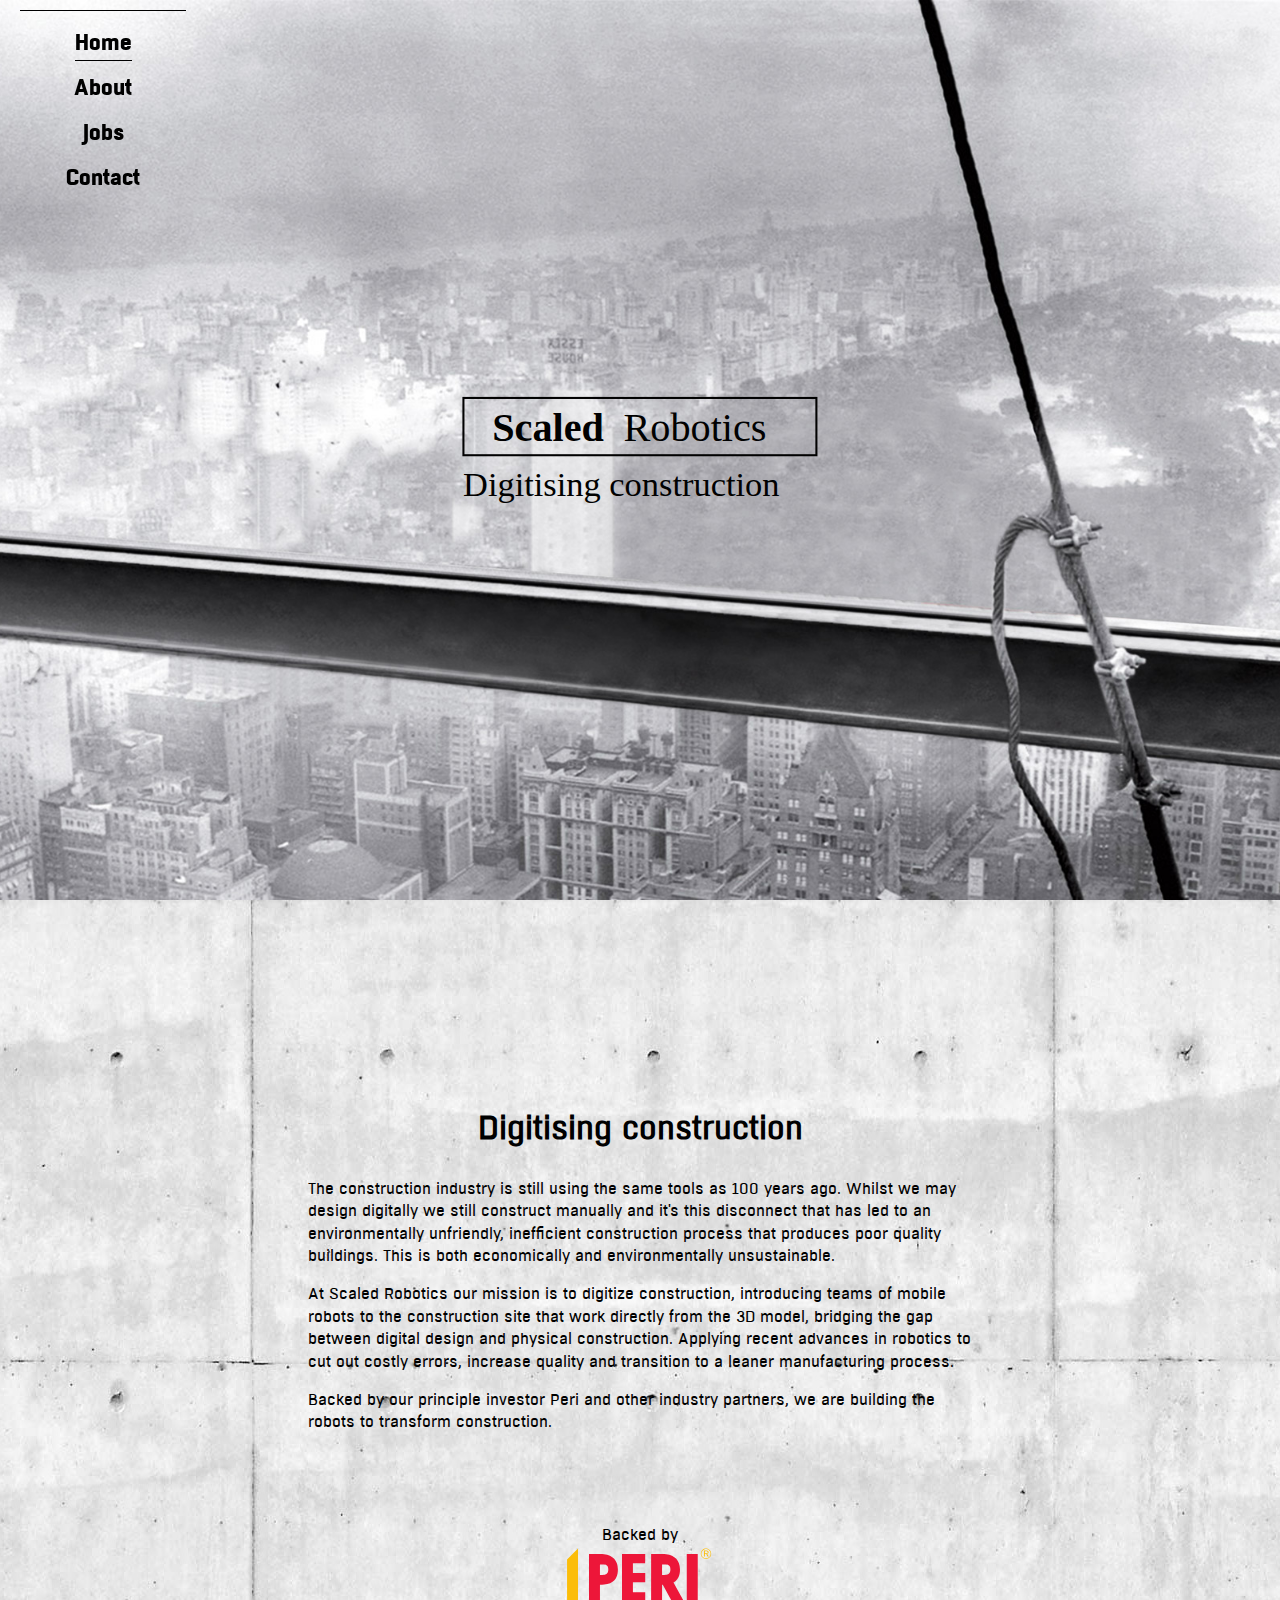
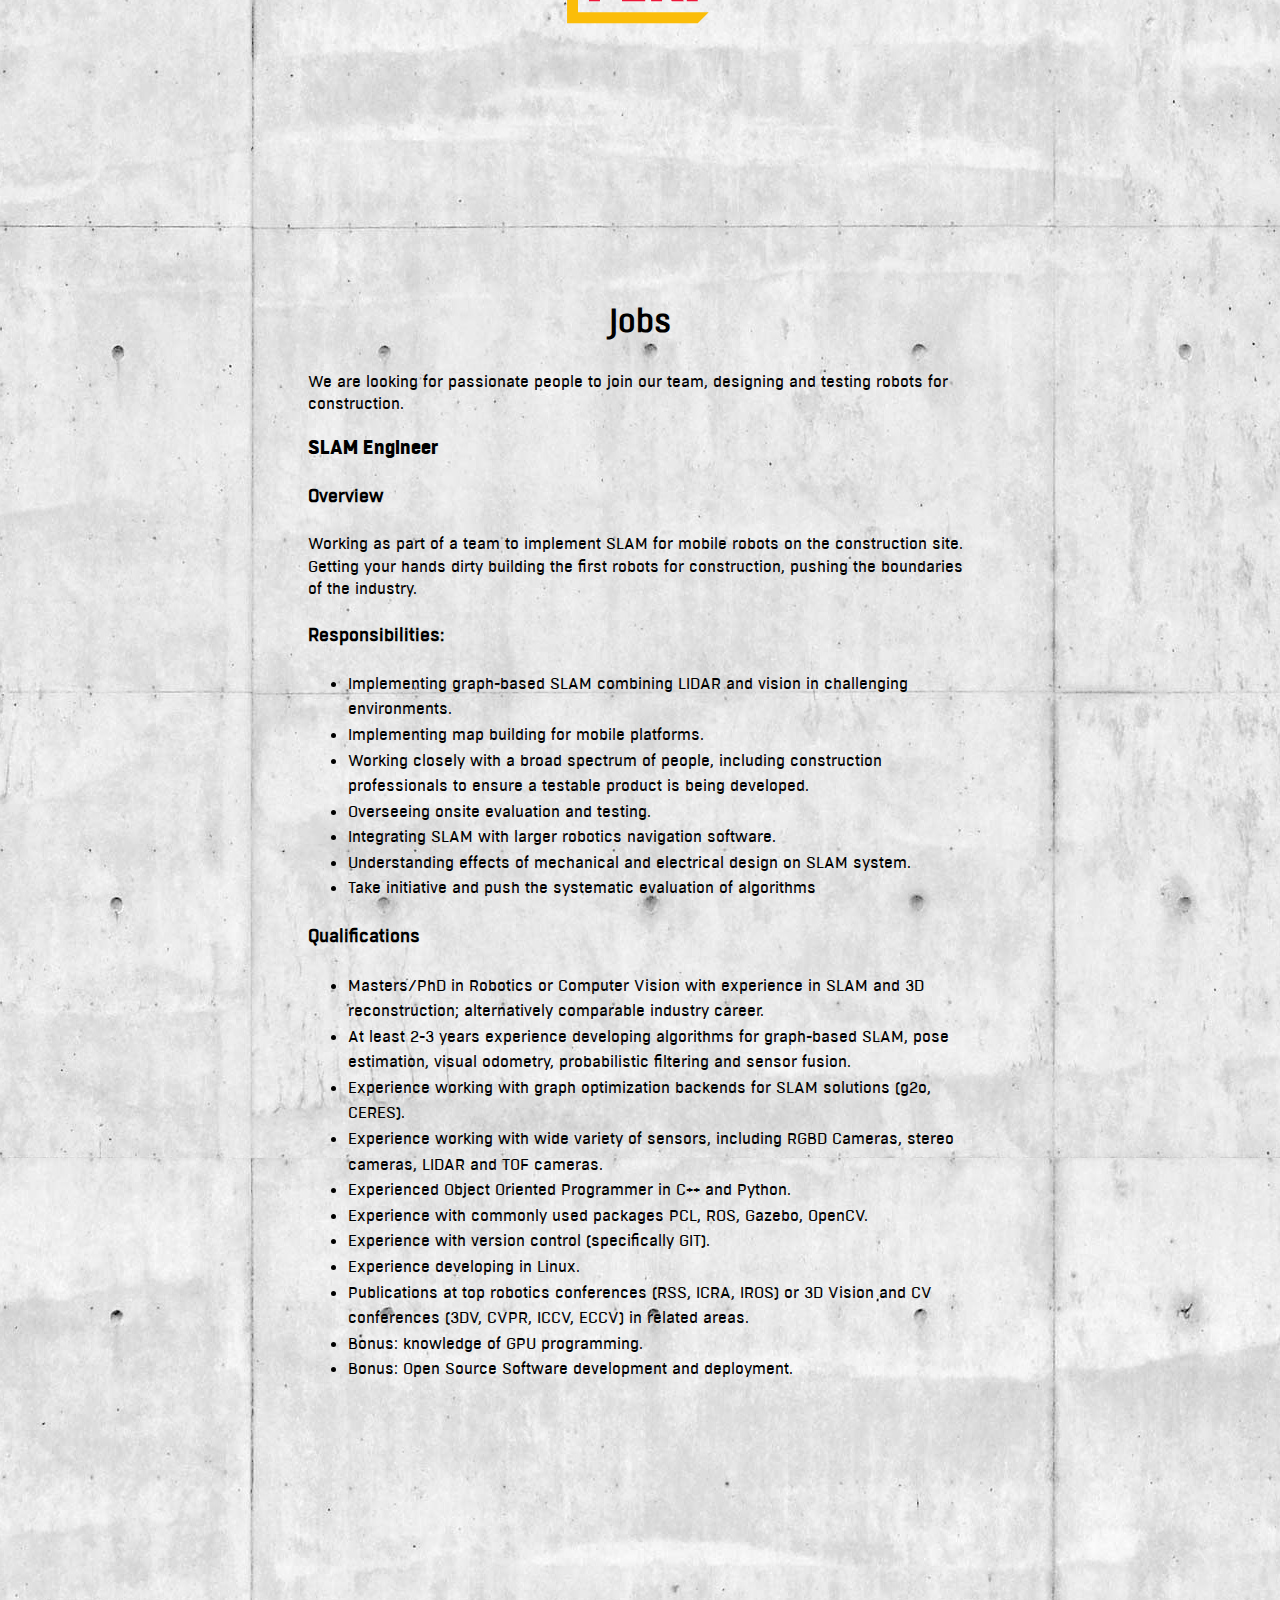
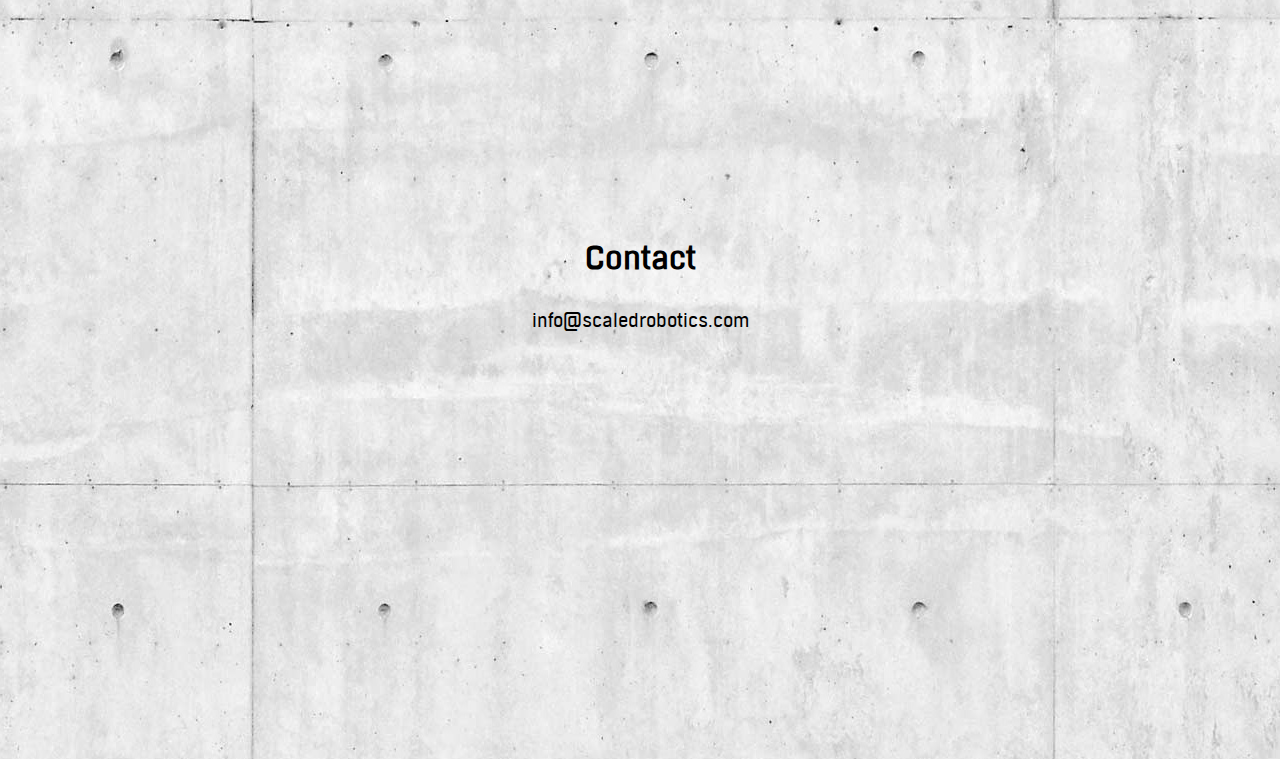
==== new.html @ 809d31c3 "new" ====
<!doctype html>
<html>
  <head>
    <title>Scaled Robotics</title>
    <meta name="viewport" content="width=device-width, initial-scale=1.0">
    <link rel="stylesheet" type="text/css" href="jquery.fullPage.min.css" />
    <link rel="stylesheet" href="new.css">
    <script src="jquery.min.js"></script>
  </head>
  <body>

    <ul id="menu">
      <li data-menuanchor="home" class="active"><a href="#home">Home</a></li>
      <li data-menuanchor="about"><a href="#about">About</a></li>
      <li data-menuanchor="jobs"><a href="#jobs">Jobs</a></li>
      <li data-menuanchor="contact"><a href="#contact">Contact</a></li>
    </ul>

    <section id="home">
      <img src="scaledrobotics.svg" id="logo" alt="Scaled Robotics" class="valign" />
    </section>

    <div id="main">
      <section id="about">
        <div class="container">
          <h2>Digitising construction</h2>
          <p>The construction industry is still using the same tools as 100 years ago. Whilst we may design digitally we still construct manually and it's this disconnect that has led to an environmentally unfriendly, inefficient construction process that produces poor quality buildings. This is both economically and environmentally unsustainable.</p>
          <p>At Scaled Robotics our mission is to digitize construction, introducing teams of mobile robots to the construction site that work directly from the 3D model, bridging the gap between digital design and physical construction. Applying recent advances in robotics to cut out costly errors, increase quality and transition to a leaner manufacturing process.</p>
          <p>Backed by our principle investor Peri and other industry partners, we are building the robots to transform construction.</p>
          <p><a href="https://www.peri.com" target="_blank" id="peri-logo">Backed by<img src="Peri-logo.svg" /></a></p>
        </div>
      </section>

      <section id="jobs">
        <div class="container">
          <h2>Jobs</h2>
          <p>We are looking for passionate people to join our team, designing and testing robots for construction.</p>
          <h3>SLAM Engineer</h3>
          <h4>Overview</h4>
          <p>Working as part of a team to implement SLAM for mobile robots on the construction site. Getting your hands dirty building the first robots for construction, pushing the boundaries of the industry.</p>

          <h4>Responsibilities:</h4>
          <ul>
            <li>Implementing graph-based SLAM combining LIDAR and vision in challenging environments.</li>
            <li>Implementing map building for mobile platforms.</li>
            <li>Working closely with a broad spectrum of people, including construction professionals to ensure a testable product is being developed.</li>
            <li>Overseeing onsite evaluation and testing.</li>
            <li>Integrating SLAM with larger robotics navigation software.</li>
            <li>Understanding effects of mechanical and electrical design on SLAM system.</li>
            <li>Take initiative and push the systematic evaluation of algorithms</li>
          </ul>

          <h4>Qualifications</h4>
          <ul>
            <li>Masters/PhD in Robotics or Computer Vision with experience in SLAM and 3D reconstruction; alternatively comparable industry career.</li>
            <li>At least 2-3 years experience developing algorithms for graph-based SLAM, pose estimation, visual odometry, probabilistic filtering and sensor fusion.</li>
            <li>Experience working with graph optimization backends for SLAM solutions (g2o, CERES).</li>
            <li>Experience working with wide variety of sensors, including RGBD Cameras, stereo cameras, LIDAR and TOF cameras.</li>
            <li>Experienced Object Oriented Programmer in C++ and Python.</li>
            <li>Experience with commonly used packages PCL, ROS, Gazebo, OpenCV.</li>
            <li>Experience with version control (specifically GIT).</li>
            <li>Experience developing in Linux.</li>
            <li>Publications at top robotics conferences (RSS, ICRA, IROS) or 3D Vision and CV conferences (3DV, CVPR, ICCV, ECCV) in related areas.</li>
            <li>Bonus: knowledge of GPU programming.</li>
            <li>Bonus: Open Source Software development and deployment.</li>
          </ul>
        </div>
      </section>

      <section id="contact">
        <div class="container">
          <div class="valign">
            <h2>Contact</h2>
            <!-- <p>If you have any questions, want to know about us. Want to work with us or just curious about construction robotics. Get in touch.</p> -->
            <p><a class="big-link" href="mailto:info@scaledrobotics.com">info@scaledrobotics.com</a></p>
          </div>
        </div>
      </section>
    </div>


    <script src="scrolling.js"></script>
  </body>
</html>
---- new.css ----
@font-face {
  font-family: 'boxedregular';
  src: url('tipo_ppel_-_boxedregular-webfont.woff2') format('woff2'),
       url('tipo_ppel_-_boxedregular-webfont.woff') format('woff');
  font-weight: normal;
  font-style: normal;
}

@font-face {
  font-family: 'boxedheavy';
  src: url('tipo_ppel_-_boxedheavy-webfont.woff2') format('woff2'),
       url('tipo_ppel_-_boxedheavy-webfont.woff') format('woff');
  font-weight: normal;
  font-style: normal;
}

@font-face {
  font-family: 'boxedbook';
  src: url('tipo_ppel_-_boxedbook-webfont.woff2') format('woff2'),
       url('tipo_ppel_-_boxedbook-webfont.woff') format('woff');
  font-weight: normal;
  font-style: normal;
}

* {
  box-sizing: border-box;
}

body {
  font-family: boxedregular;
  margin: 0;
  padding: 0;
  line-height: 1.4;
}

#main {
  background: #D2D2D2 url('concrete2.jpg') top center;
  overflow: hidden;
}

section {
  display: block;
  overflow: hidden;
  position: relative;
  /*min-height: 100vh;*/
}

section#home {
  background: #BBBABF url('Front_Page_image_NYC.jpg') center no-repeat;
  background-size: cover;
  text-align: center;
  vertical-align: middle;
}
section#home, section#contact {
  height: 100vh;
}
section#contact {
  margin-bottom: 40px;
}
section#contact .container {
  padding-top: 0px;
}

#logo {
  max-width: 360px;
}

.valign {
  position: relative;
  top: 50%;
  transform: translateY(-50%);
}

.container {
  margin: 0 auto;
  max-width: 745px;
  padding: 20vh 40px 20px;
  height: 100%;
}

li {
  margin: 0;
  padding: 0;
  line-height: 1.6;
  /*list-style: none;*/
}

a {
  text-decoration: none;
  color: #000;
  outline: none;
}

a.big-link {
  font-size: 1.2em;
  text-align: center;
  display: block;
  margin: 0 auto;
}

h2 {
  text-align: center;
  font-size: 2em;
}
h3 {
  font-size: 1.2em;
  font-family: boxedheavy;
}
h4 {
  font-size: 1.1em;
}

#peri-logo {
  text-align: center;
  margin: 90px auto 40px;
  display: block;
  clear: both;
  max-width: 150px;
}
#peri-logo img {
  width: 100%;
}
a.underline {
  text-decoration: underline;
}


/*menu*/


#menu {
  font-family: boxedheavy;
  -webkit-font-smoothing: antialiased;
  font-size: 20px;
  line-height: 35px;
  position: fixed;
  z-index: 10;
  background: black;
  overflow: hidden;
  margin-top: 0px;
  width: 100%;
}
#menu a {
  color: #FFF;
}
#menu a:hover {
  color: #333;
}
#menu li {
  display: inline;
  margin-left: 5px;
}
li.active a {
  border-bottom: 2px solid white;
}
@media screen and (min-width: 980px) {
  #menu {
    border-top: 1px solid black;
    max-width: 180px;
    width: 13%;
    text-align: center;
    background: none;
    left: 20px;
    top: 10px;
    list-style: none;
    margin: 0;
    padding: 10px 0 0;
    margin-left: 0;
    font-size: 22px;
  }
  #menu li {
    display: block;
    margin: 0;
    line-height: 45px;
  }
  #menu a {
    color: black;
  }
  li.active a {
    border-bottom: 1px solid black;
  }
}
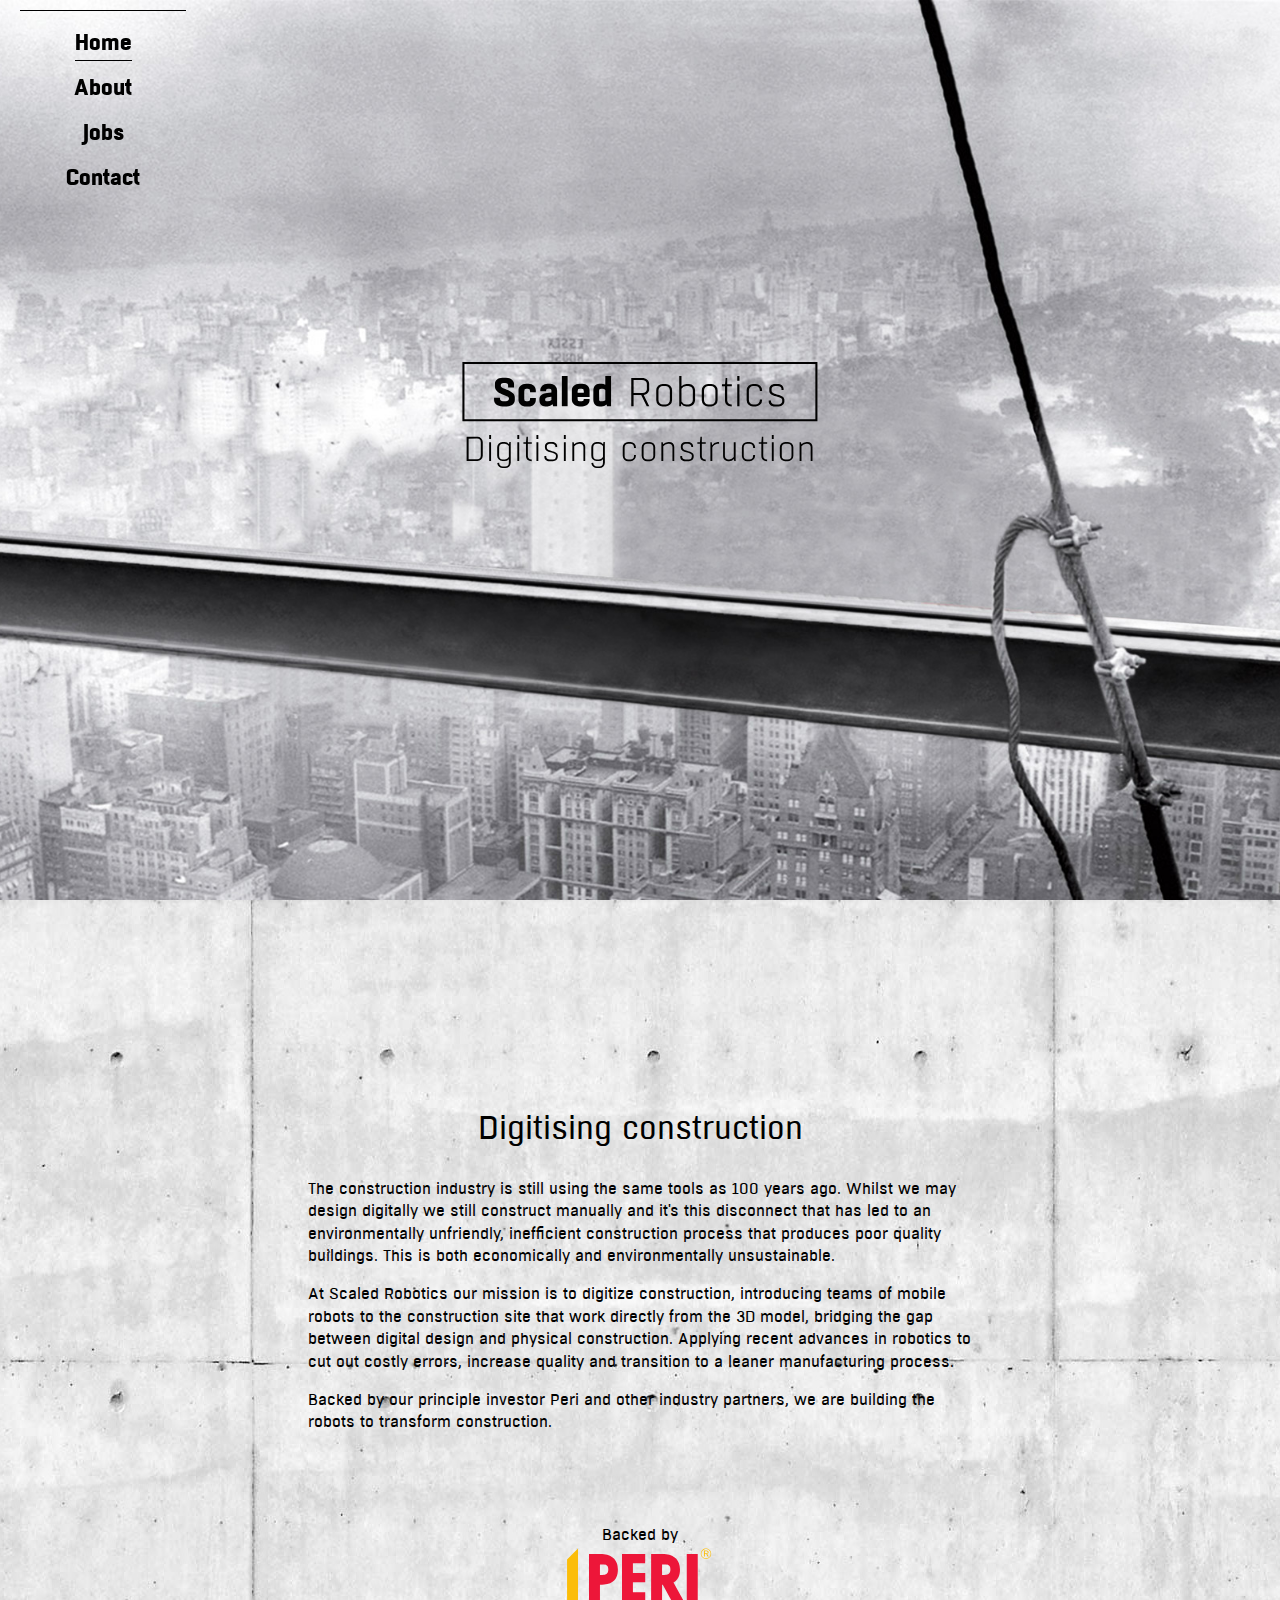
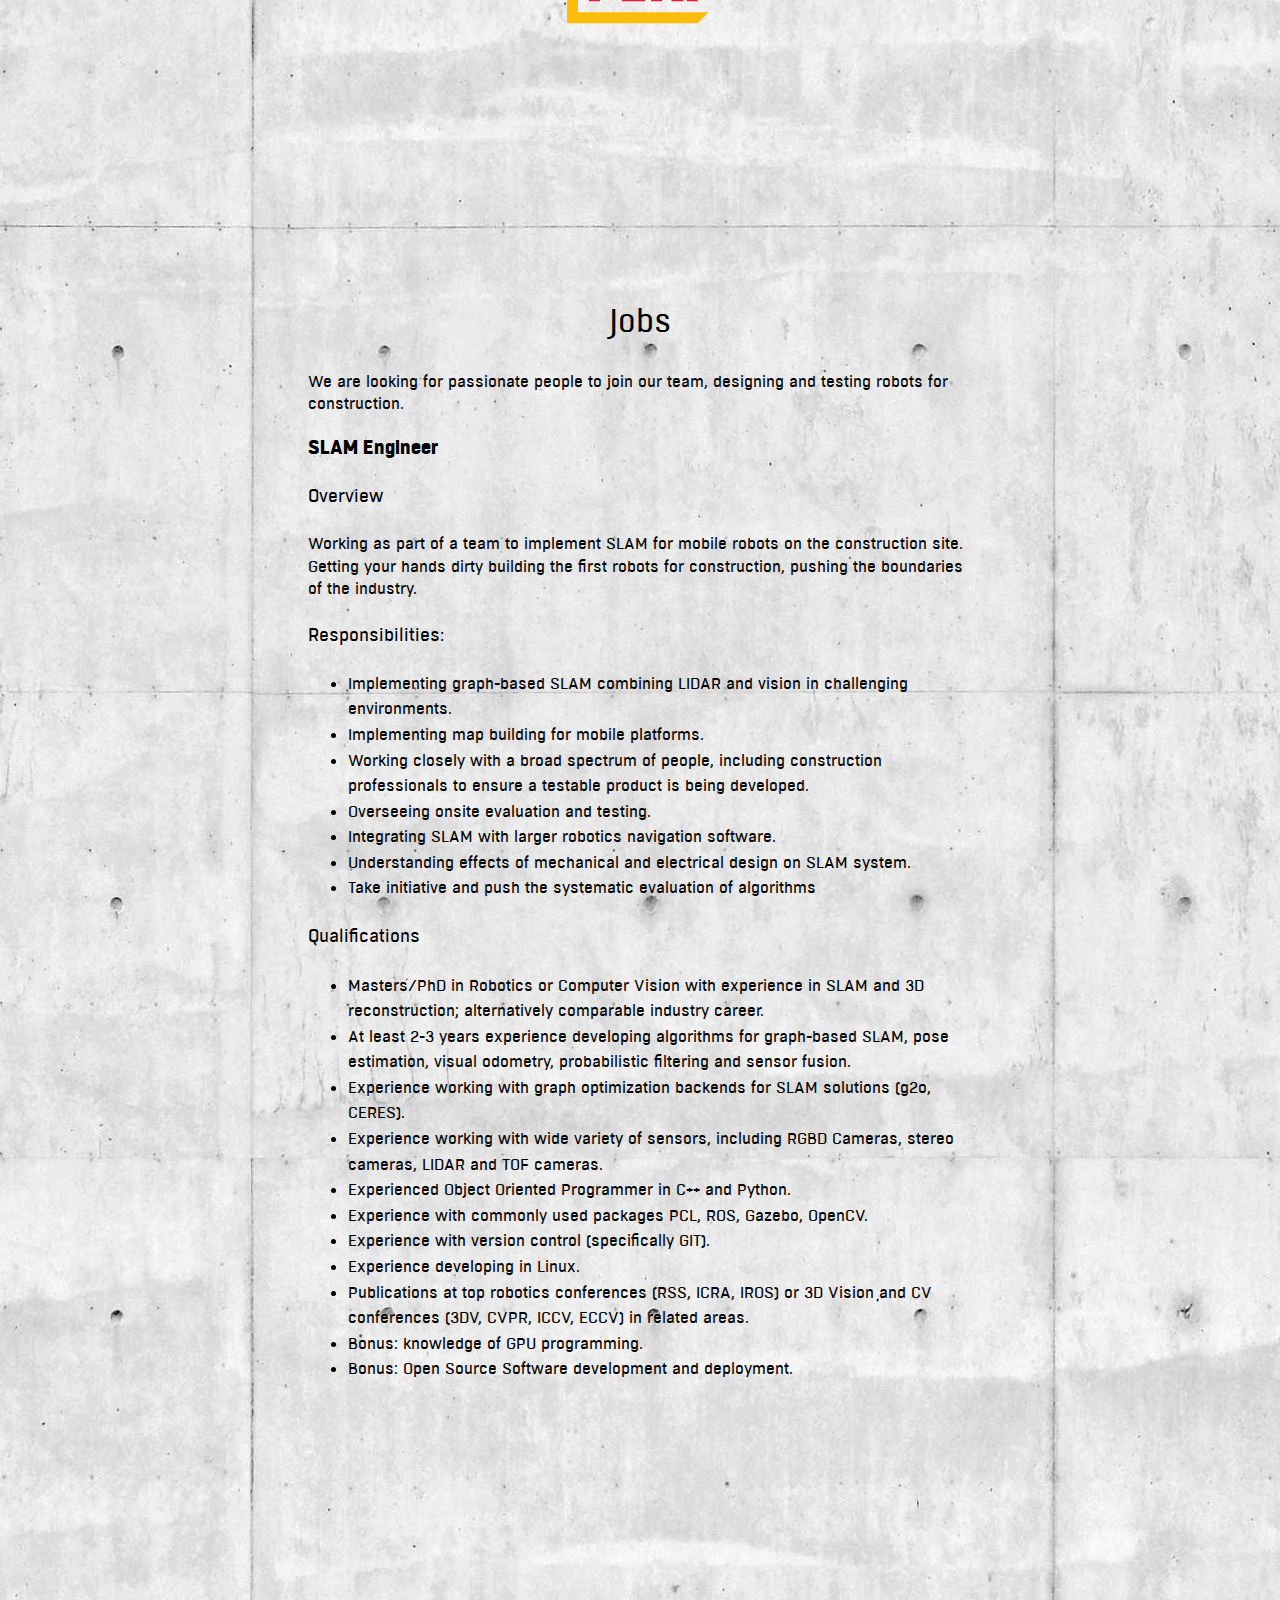
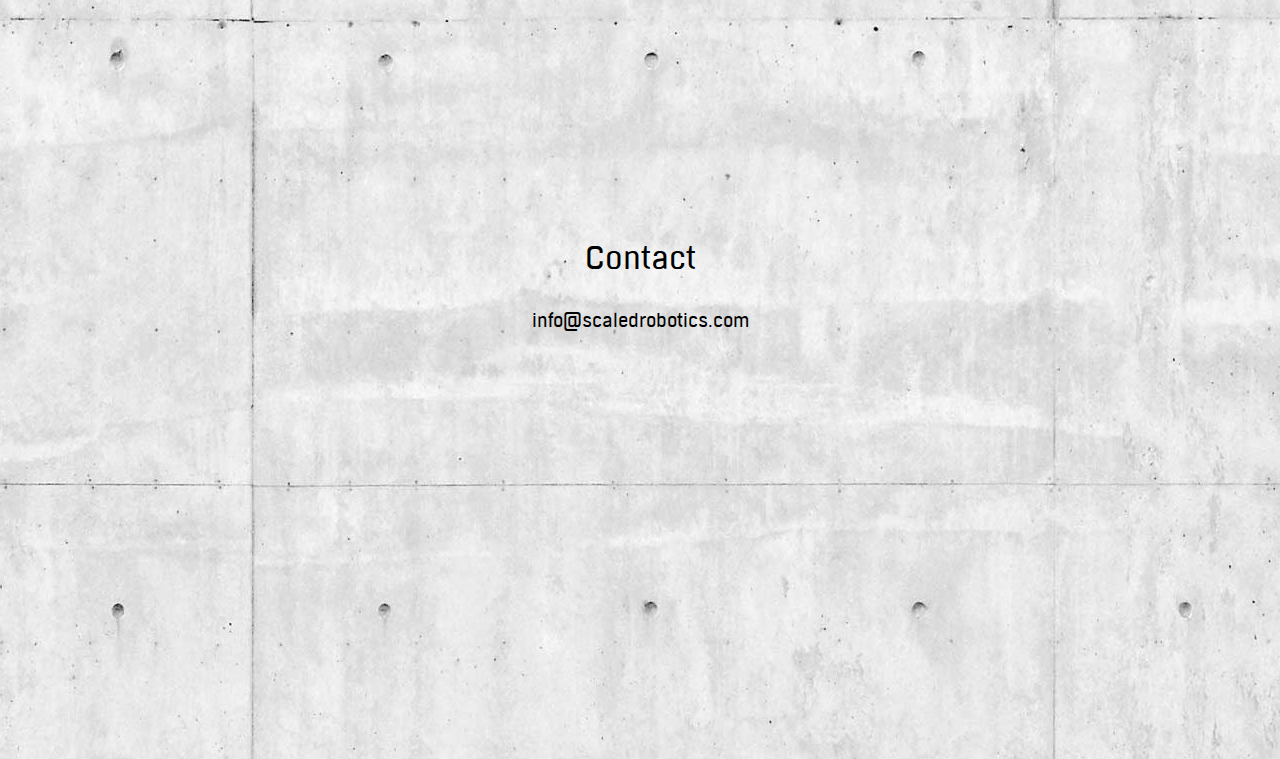
==== commit 32a98c51: "section div for stupid IE" ====
--- a/new.html
+++ b/new.html
@@ -2,7 +2,7 @@
 <html>
   <head>
     <title>Scaled Robotics</title>
-    <meta name="viewport" content="width=device-width, initial-scale=1.0">
+    <meta name="viewport" content="width=device-width, initial-scale=1.0, user-scalable=no">
     <link rel="stylesheet" type="text/css" href="jquery.fullPage.min.css" />
     <link rel="stylesheet" href="new.css">
     <script src="jquery.min.js"></script>
@@ -16,12 +16,12 @@
       <li data-menuanchor="contact"><a href="#contact">Contact</a></li>
     </ul>
 
-    <section id="home">
-      <img src="scaledrobotics.svg" id="logo" alt="Scaled Robotics" class="valign" />
-    </section>
+    <div class="section" id="home">
+      <img src="scaledrobotics.svg" id="logo" alt="Scaled Robotics" class="valign" style="margin-top: -35px" />
+    </div>
 
     <div id="main">
-      <section id="about">
+      <div class="section" id="about">
         <div class="container">
           <h2>Digitising construction</h2>
           <p>The construction industry is still using the same tools as 100 years ago. Whilst we may design digitally we still construct manually and it's this disconnect that has led to an environmentally unfriendly, inefficient construction process that produces poor quality buildings. This is both economically and environmentally unsustainable.</p>
@@ -29,9 +29,9 @@
           <p>Backed by our principle investor Peri and other industry partners, we are building the robots to transform construction.</p>
           <p><a href="https://www.peri.com" target="_blank" id="peri-logo">Backed by<img src="Peri-logo.svg" /></a></p>
         </div>
-      </section>
+      </div>
 
-      <section id="jobs">
+      <div class="section" id="jobs">
         <div class="container">
           <h2>Jobs</h2>
           <p>We are looking for passionate people to join our team, designing and testing robots for construction.</p>
@@ -65,9 +65,9 @@
             <li>Bonus: Open Source Software development and deployment.</li>
           </ul>
         </div>
-      </section>
+      </div>
 
-      <section id="contact">
+      <div class="section" id="contact">
         <div class="container">
           <div class="valign">
             <h2>Contact</h2>
@@ -75,9 +75,8 @@
             <p><a class="big-link" href="mailto:info@scaledrobotics.com">info@scaledrobotics.com</a></p>
           </div>
         </div>
-      </section>
+      </div>
     </div>
-
 
     <script src="scrolling.js"></script>
   </body>
--- a/new.css
+++ b/new.css
@@ -38,31 +38,31 @@
   overflow: hidden;
 }
 
-section {
+.section {
   display: block;
   overflow: hidden;
   position: relative;
   /*min-height: 100vh;*/
 }
 
-section#home {
+.section#home {
   background: #BBBABF url('Front_Page_image_NYC.jpg') center no-repeat;
   background-size: cover;
   text-align: center;
   vertical-align: middle;
 }
-section#home, section#contact {
+.section#home, .section#contact {
   height: 100vh;
 }
-section#contact {
+.section#contact {
   margin-bottom: 40px;
 }
-section#contact .container {
+.section#contact .container {
   padding-top: 0px;
 }
 
 #logo {
-  max-width: 360px;
+  max-width: 280px;
 }
 
 .valign {
@@ -96,6 +96,10 @@
   text-align: center;
   display: block;
   margin: 0 auto;
+}
+
+h1,h2,h3,h4 {
+  font-weight: normal;
 }
 
 h2 {
@@ -139,21 +143,27 @@
   overflow: hidden;
   margin-top: 0px;
   width: 100%;
+  padding: 0;
+  text-align: center;
 }
 #menu a {
   color: #FFF;
 }
-#menu a:hover {
+/*#menu a:hover {
   color: #333;
-}
+}*/
 #menu li {
   display: inline;
-  margin-left: 5px;
+  margin-left: 15px;
+  line-height: 42px;
 }
 li.active a {
   border-bottom: 2px solid white;
 }
 @media screen and (min-width: 980px) {
+  #logo {
+    max-width: 360px;
+  }
   #menu {
     border-top: 1px solid black;
     max-width: 180px;
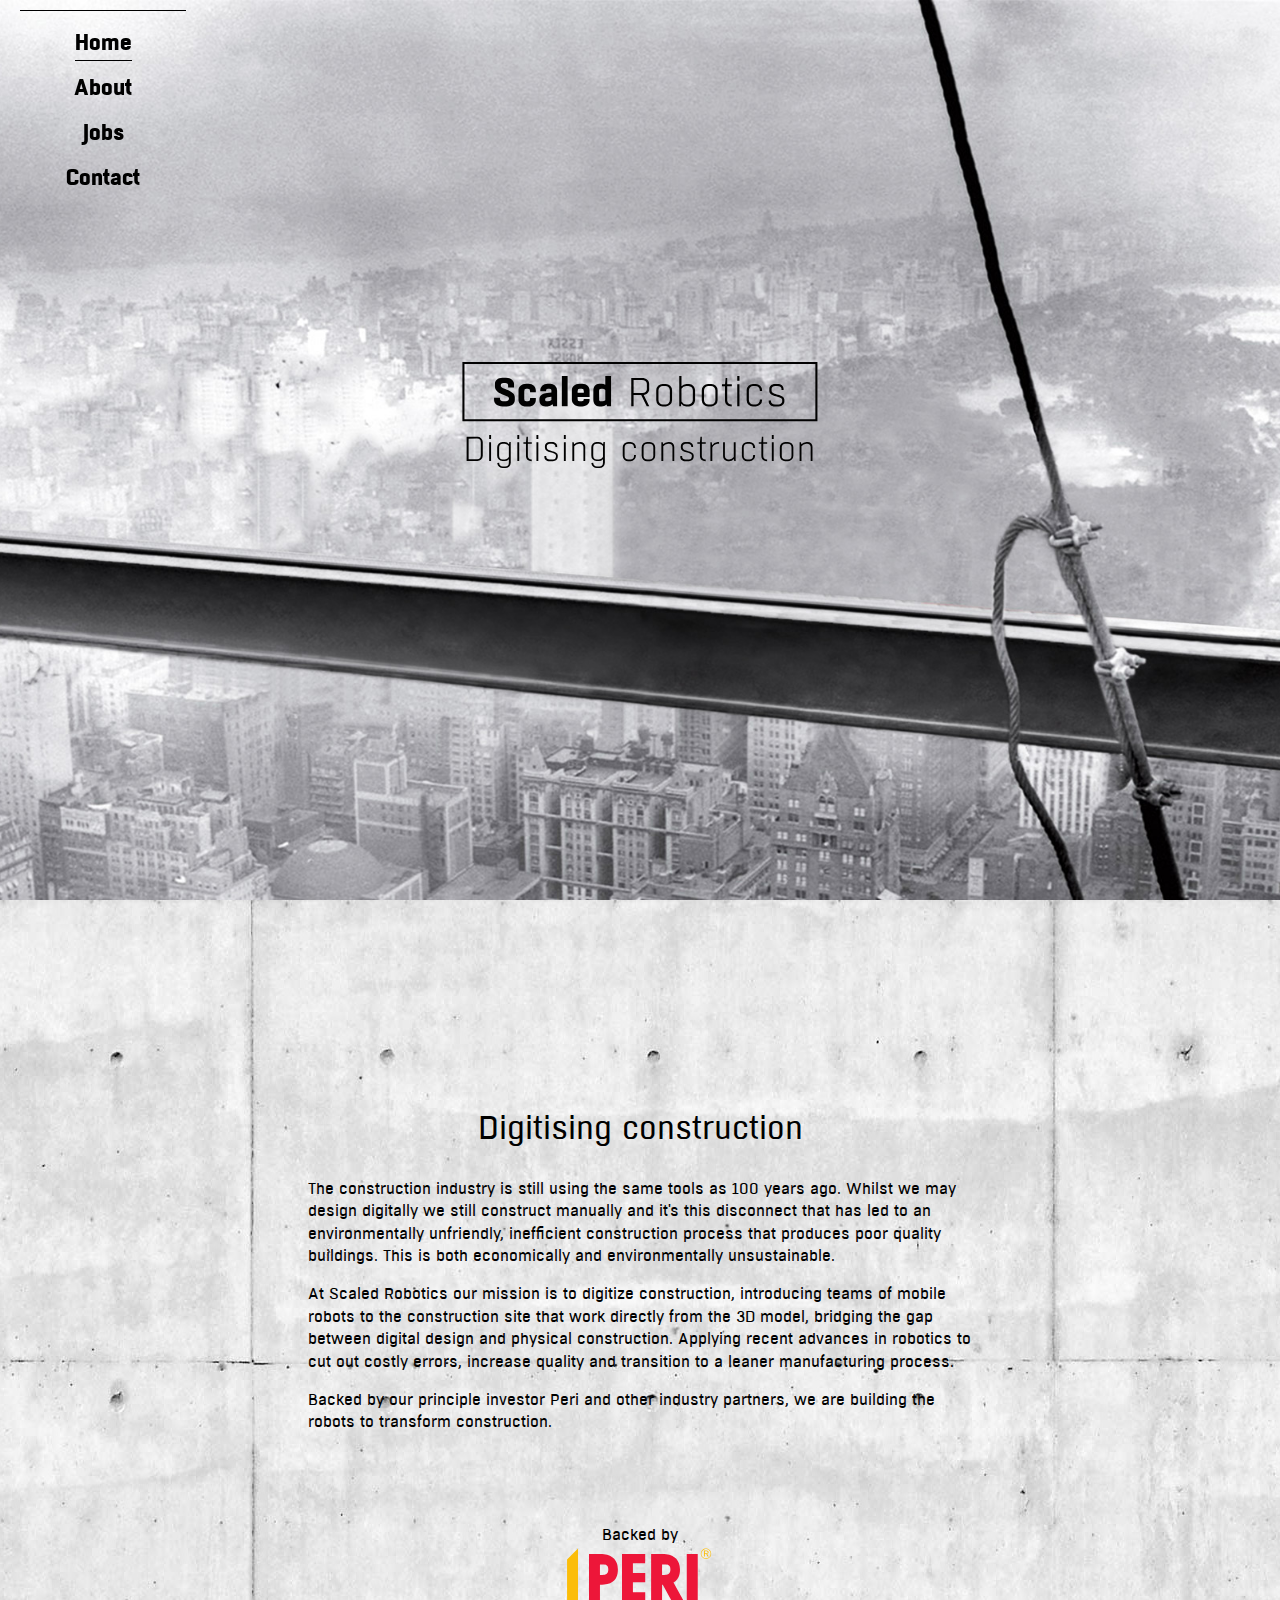
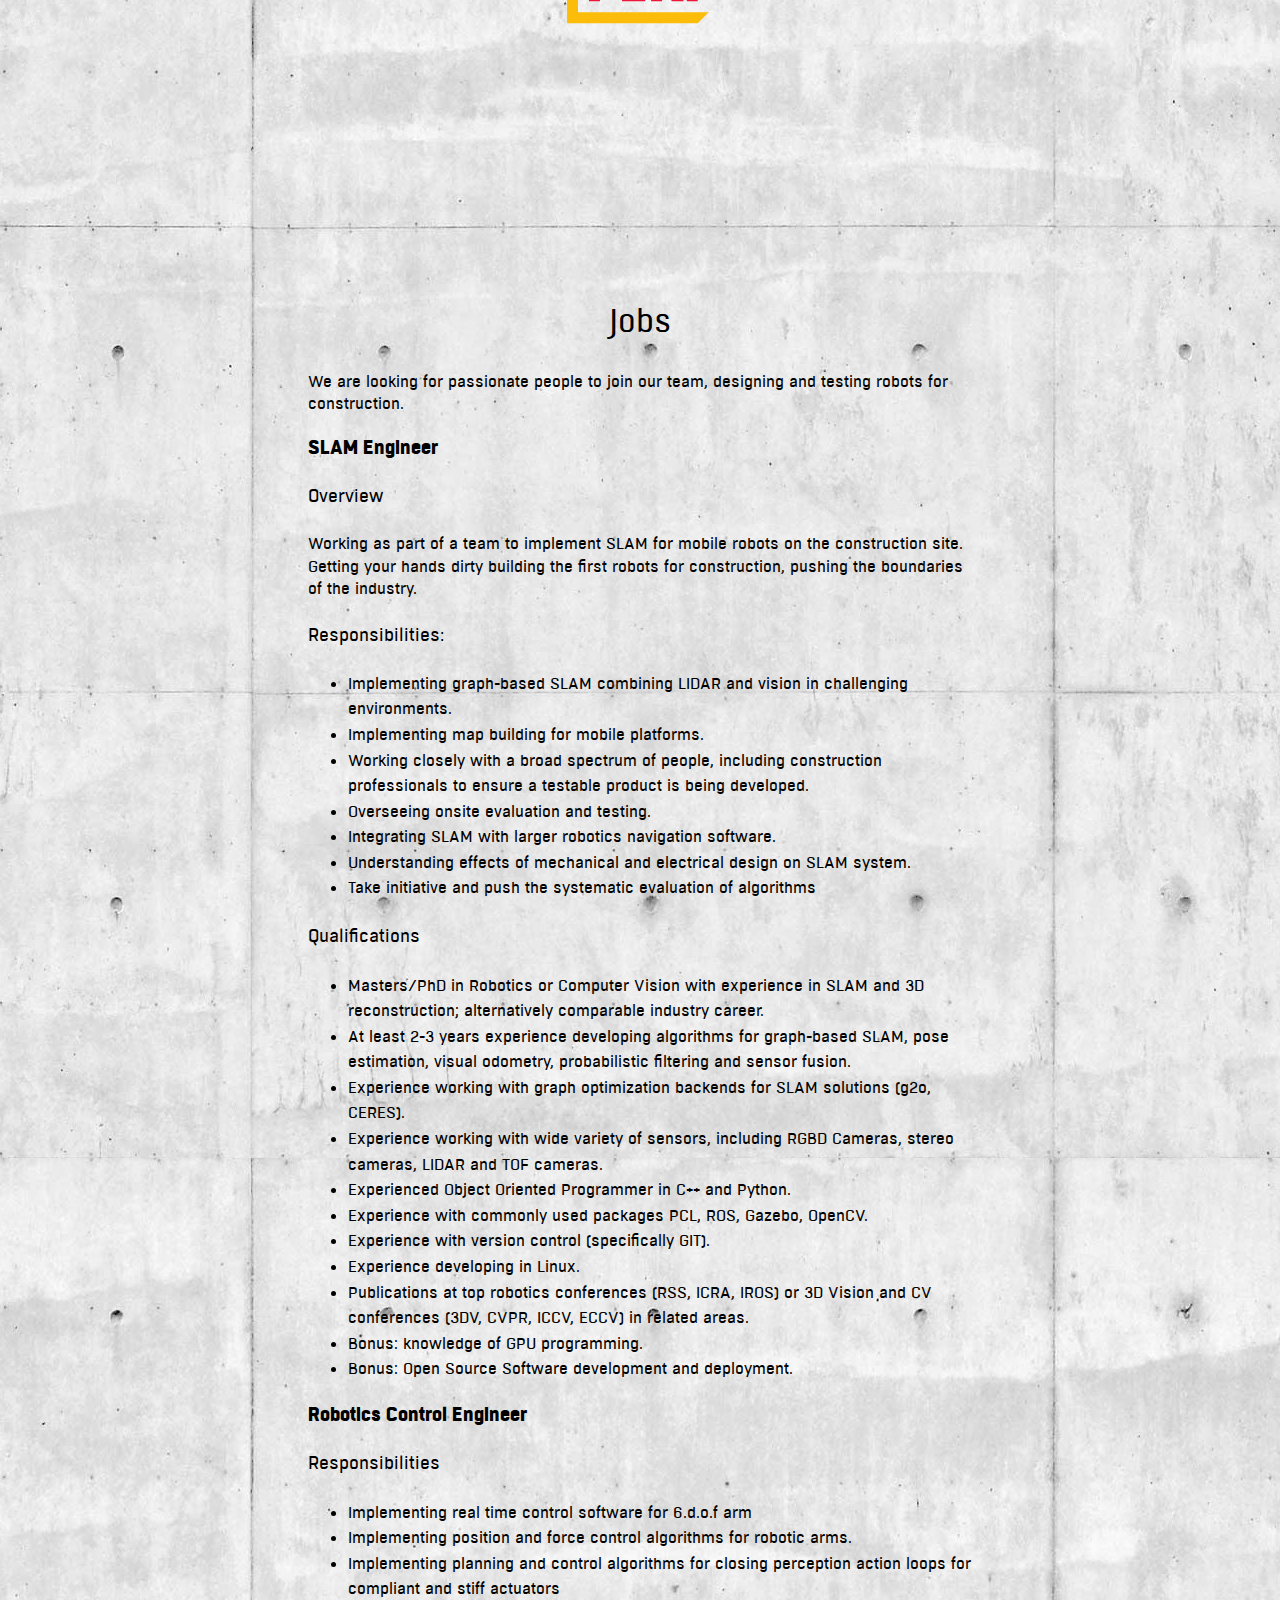
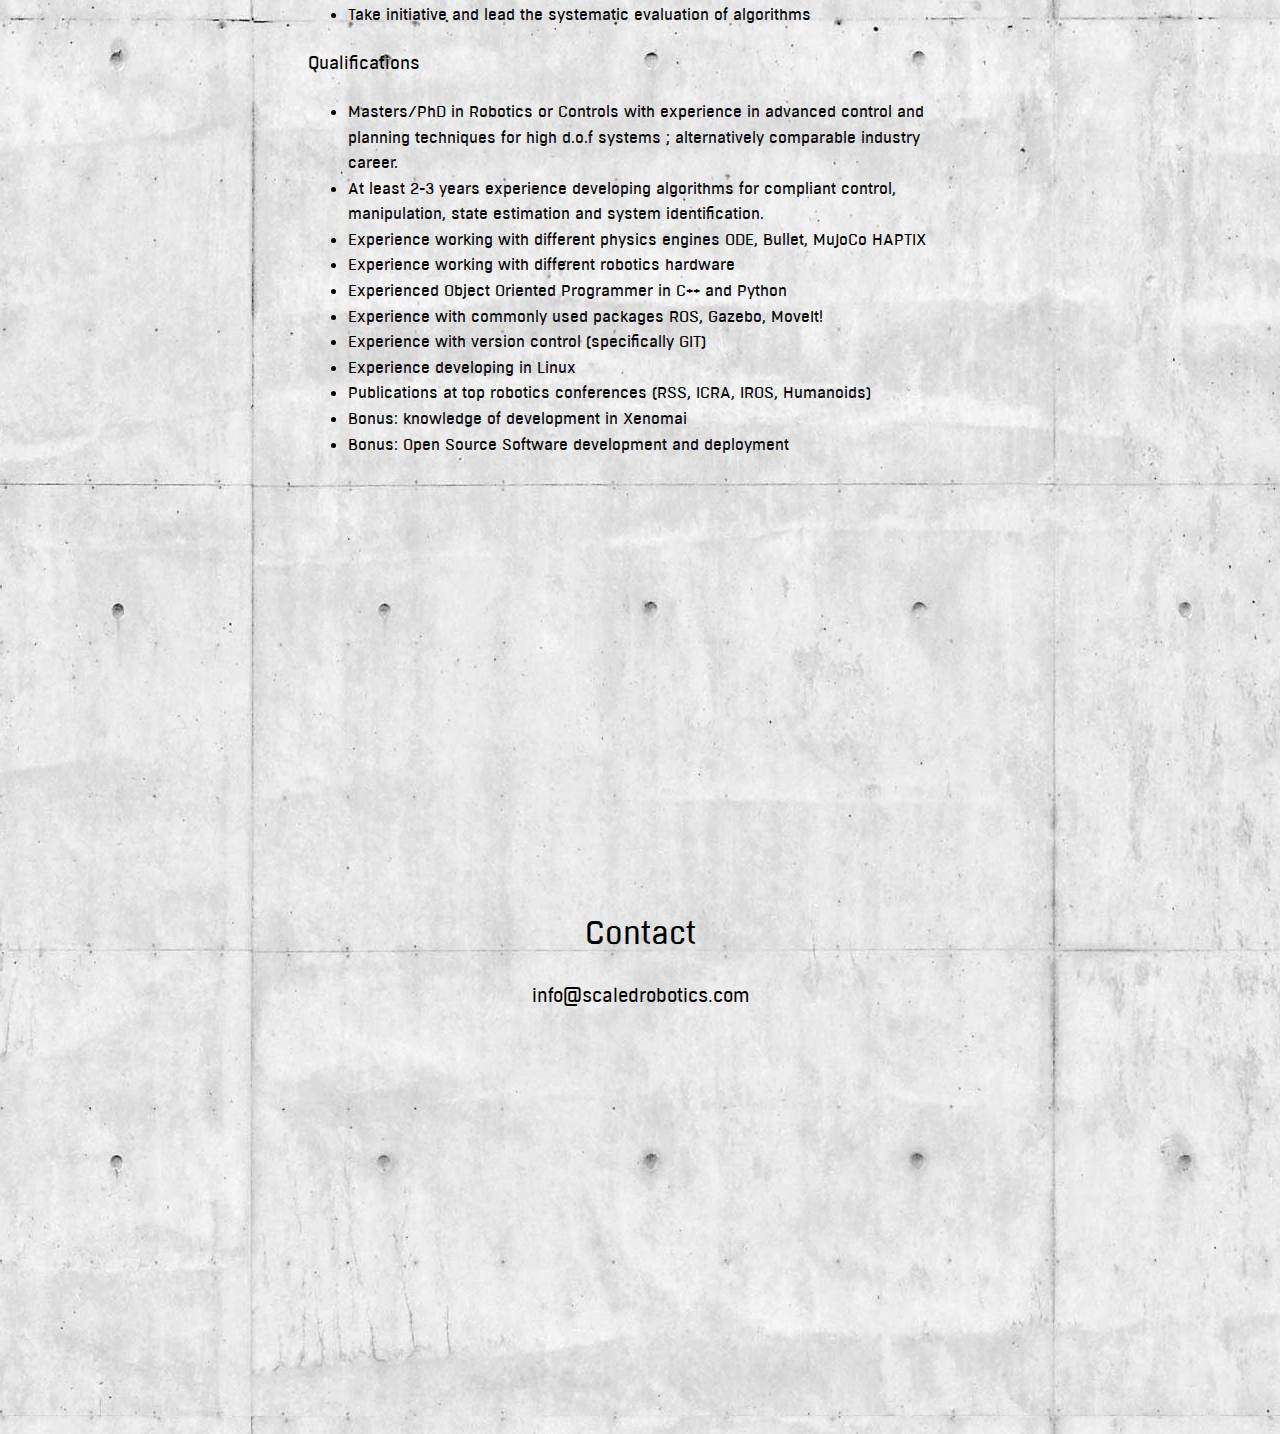
==== commit b9fce98a: "toggle tabs" ====
--- a/new.html
+++ b/new.html
@@ -35,35 +35,65 @@
         <div class="container">
           <h2>Jobs</h2>
           <p>We are looking for passionate people to join our team, designing and testing robots for construction.</p>
-          <h3>SLAM Engineer</h3>
-          <h4>Overview</h4>
-          <p>Working as part of a team to implement SLAM for mobile robots on the construction site. Getting your hands dirty building the first robots for construction, pushing the boundaries of the industry.</p>
 
-          <h4>Responsibilities:</h4>
-          <ul>
-            <li>Implementing graph-based SLAM combining LIDAR and vision in challenging environments.</li>
-            <li>Implementing map building for mobile platforms.</li>
-            <li>Working closely with a broad spectrum of people, including construction professionals to ensure a testable product is being developed.</li>
-            <li>Overseeing onsite evaluation and testing.</li>
-            <li>Integrating SLAM with larger robotics navigation software.</li>
-            <li>Understanding effects of mechanical and electrical design on SLAM system.</li>
-            <li>Take initiative and push the systematic evaluation of algorithms</li>
-          </ul>
+          <h3 data-tab="slam">SLAM Engineer</h3>
+          <div id="slam" class="tab">
+            <h4>Overview</h4>
+            <p>Working as part of a team to implement SLAM for mobile robots on the construction site. Getting your hands dirty building the first robots for construction, pushing the boundaries of the industry.</p>
 
-          <h4>Qualifications</h4>
-          <ul>
-            <li>Masters/PhD in Robotics or Computer Vision with experience in SLAM and 3D reconstruction; alternatively comparable industry career.</li>
-            <li>At least 2-3 years experience developing algorithms for graph-based SLAM, pose estimation, visual odometry, probabilistic filtering and sensor fusion.</li>
-            <li>Experience working with graph optimization backends for SLAM solutions (g2o, CERES).</li>
-            <li>Experience working with wide variety of sensors, including RGBD Cameras, stereo cameras, LIDAR and TOF cameras.</li>
-            <li>Experienced Object Oriented Programmer in C++ and Python.</li>
-            <li>Experience with commonly used packages PCL, ROS, Gazebo, OpenCV.</li>
-            <li>Experience with version control (specifically GIT).</li>
-            <li>Experience developing in Linux.</li>
-            <li>Publications at top robotics conferences (RSS, ICRA, IROS) or 3D Vision and CV conferences (3DV, CVPR, ICCV, ECCV) in related areas.</li>
-            <li>Bonus: knowledge of GPU programming.</li>
-            <li>Bonus: Open Source Software development and deployment.</li>
-          </ul>
+            <h4>Responsibilities:</h4>
+            <ul>
+              <li>Implementing graph-based SLAM combining LIDAR and vision in challenging environments.</li>
+              <li>Implementing map building for mobile platforms.</li>
+              <li>Working closely with a broad spectrum of people, including construction professionals to ensure a testable product is being developed.</li>
+              <li>Overseeing onsite evaluation and testing.</li>
+              <li>Integrating SLAM with larger robotics navigation software.</li>
+              <li>Understanding effects of mechanical and electrical design on SLAM system.</li>
+              <li>Take initiative and push the systematic evaluation of algorithms</li>
+            </ul>
+
+            <h4>Qualifications</h4>
+            <ul>
+              <li>Masters/PhD in Robotics or Computer Vision with experience in SLAM and 3D reconstruction; alternatively comparable industry career.</li>
+              <li>At least 2-3 years experience developing algorithms for graph-based SLAM, pose estimation, visual odometry, probabilistic filtering and sensor fusion.</li>
+              <li>Experience working with graph optimization backends for SLAM solutions (g2o, CERES).</li>
+              <li>Experience working with wide variety of sensors, including RGBD Cameras, stereo cameras, LIDAR and TOF cameras.</li>
+              <li>Experienced Object Oriented Programmer in C++ and Python.</li>
+              <li>Experience with commonly used packages PCL, ROS, Gazebo, OpenCV.</li>
+              <li>Experience with version control (specifically GIT).</li>
+              <li>Experience developing in Linux.</li>
+              <li>Publications at top robotics conferences (RSS, ICRA, IROS) or 3D Vision and CV conferences (3DV, CVPR, ICCV, ECCV) in related areas.</li>
+              <li>Bonus: knowledge of GPU programming.</li>
+              <li>Bonus: Open Source Software development and deployment.</li>
+            </ul>
+          </div>
+
+          <h3 data-tab="robotics">Robotics Control Engineer</h3>
+          <div id="robotics" class="tab">
+            <!-- <h4>Overview</h4> -->
+            <h4>Responsibilities</h4>
+            <ul>
+            <li>Implementing real time control software for 6.d.o.f arm</li>
+            <li>Implementing position and force control algorithms for robotic arms.</li>
+            <li>Implementing planning and control algorithms for closing perception action loops for compliant and stiff actuators</li>
+            <li>Take initiative and lead the systematic evaluation of algorithms</li>
+            </ul>
+            <h4>Qualifications</h4>
+            <ul>
+            <li>Masters/PhD in Robotics or Controls with experience in advanced control and planning techniques for high d.o.f systems ; alternatively comparable industry career.</li>
+            <li>At least 2-3 years experience developing algorithms for compliant control, manipulation, state estimation and system identification.</li>
+            <li>Experience working with different physics engines ODE, Bullet, MuJoCo HAPTIX </li>
+            <li>Experience working with different robotics hardware</li>
+            <li>Experienced Object Oriented Programmer in C++ and Python</li>
+            <li>Experience with commonly used packages ROS, Gazebo, MoveIt!</li>
+            <li>Experience with version control (specifically GIT)</li>
+            <li>Experience developing in Linux</li>
+            <li>Publications at top robotics conferences (RSS, ICRA, IROS, Humanoids)</li>
+            <li>Bonus: knowledge of development in Xenomai</li>
+            <li>Bonus: Open Source Software development and deployment</li>
+            </ul>
+          </div>
+
         </div>
       </div>
 
--- a/new.css
+++ b/new.css
@@ -190,3 +190,10 @@
     border-bottom: 1px solid black;
   }
 }
+
+h3 {
+  cursor: pointer;
+}
+h3:hover {
+  color: #333;
+}
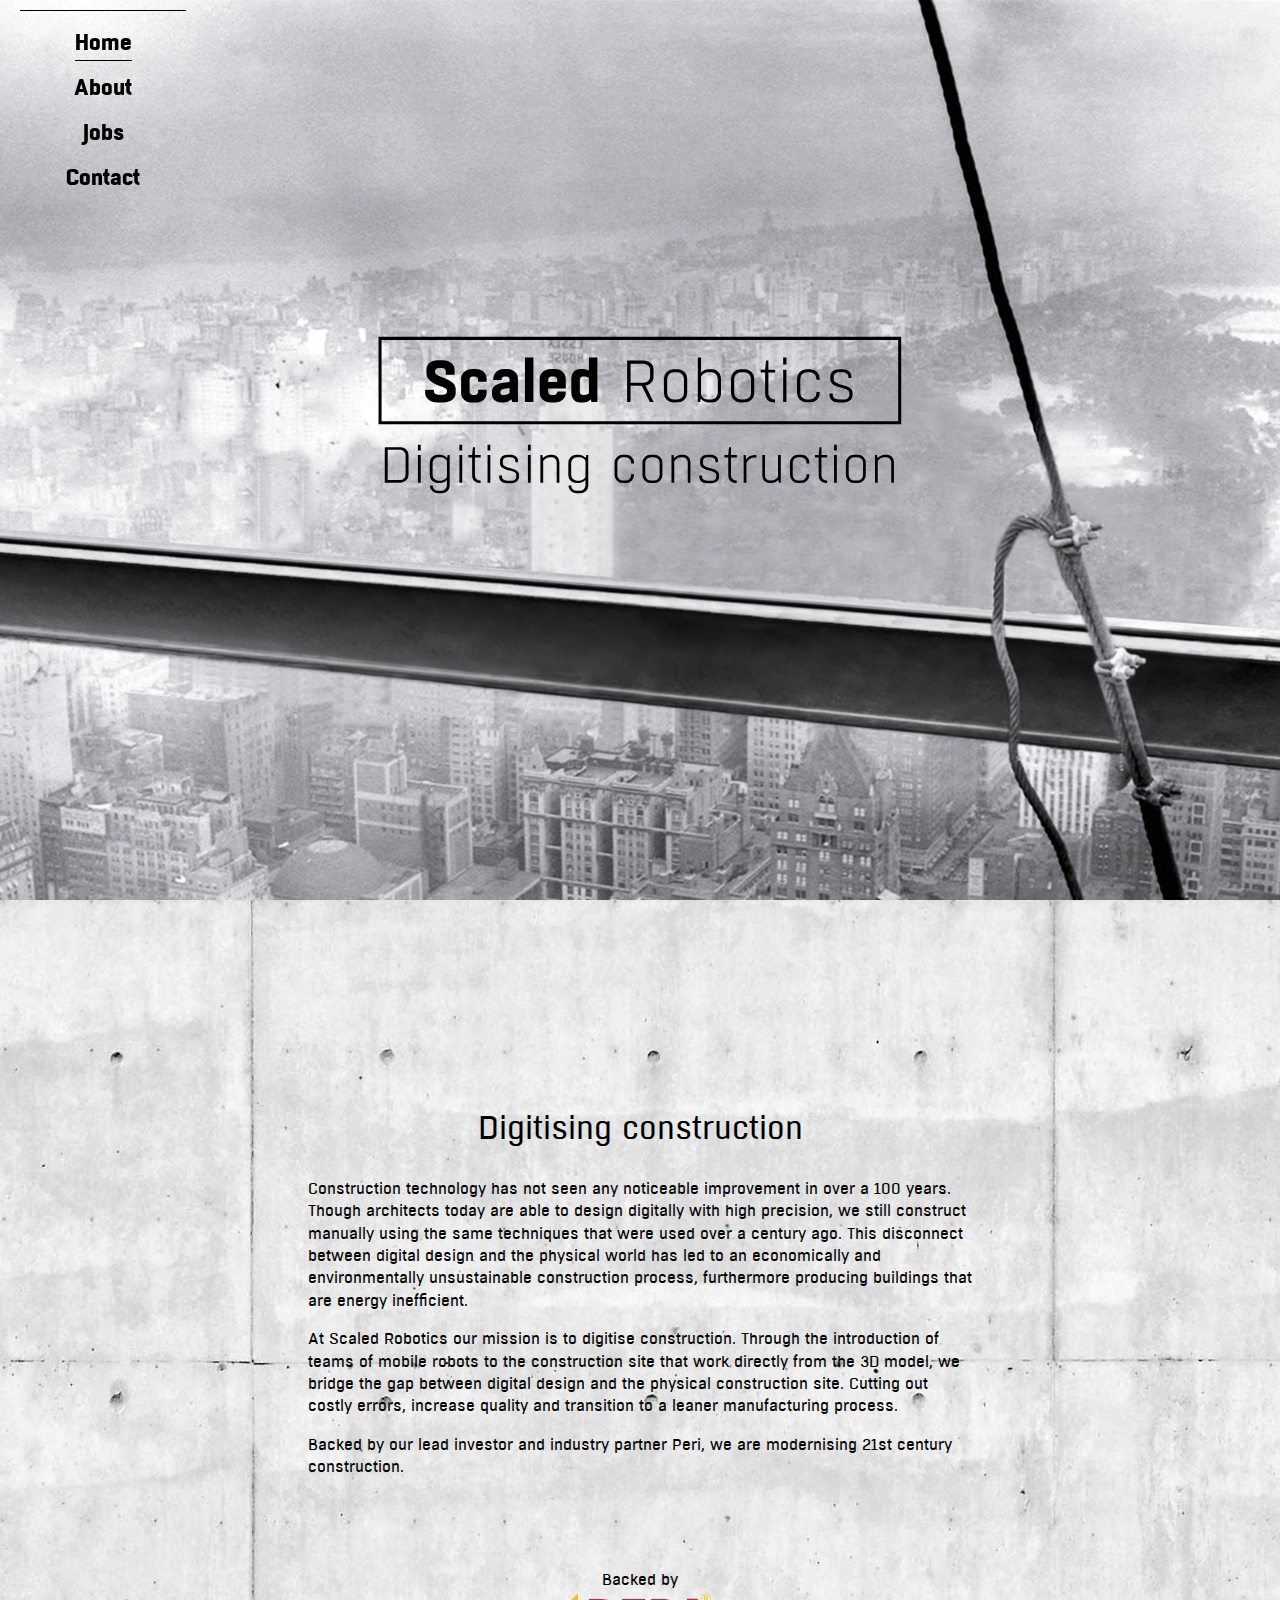
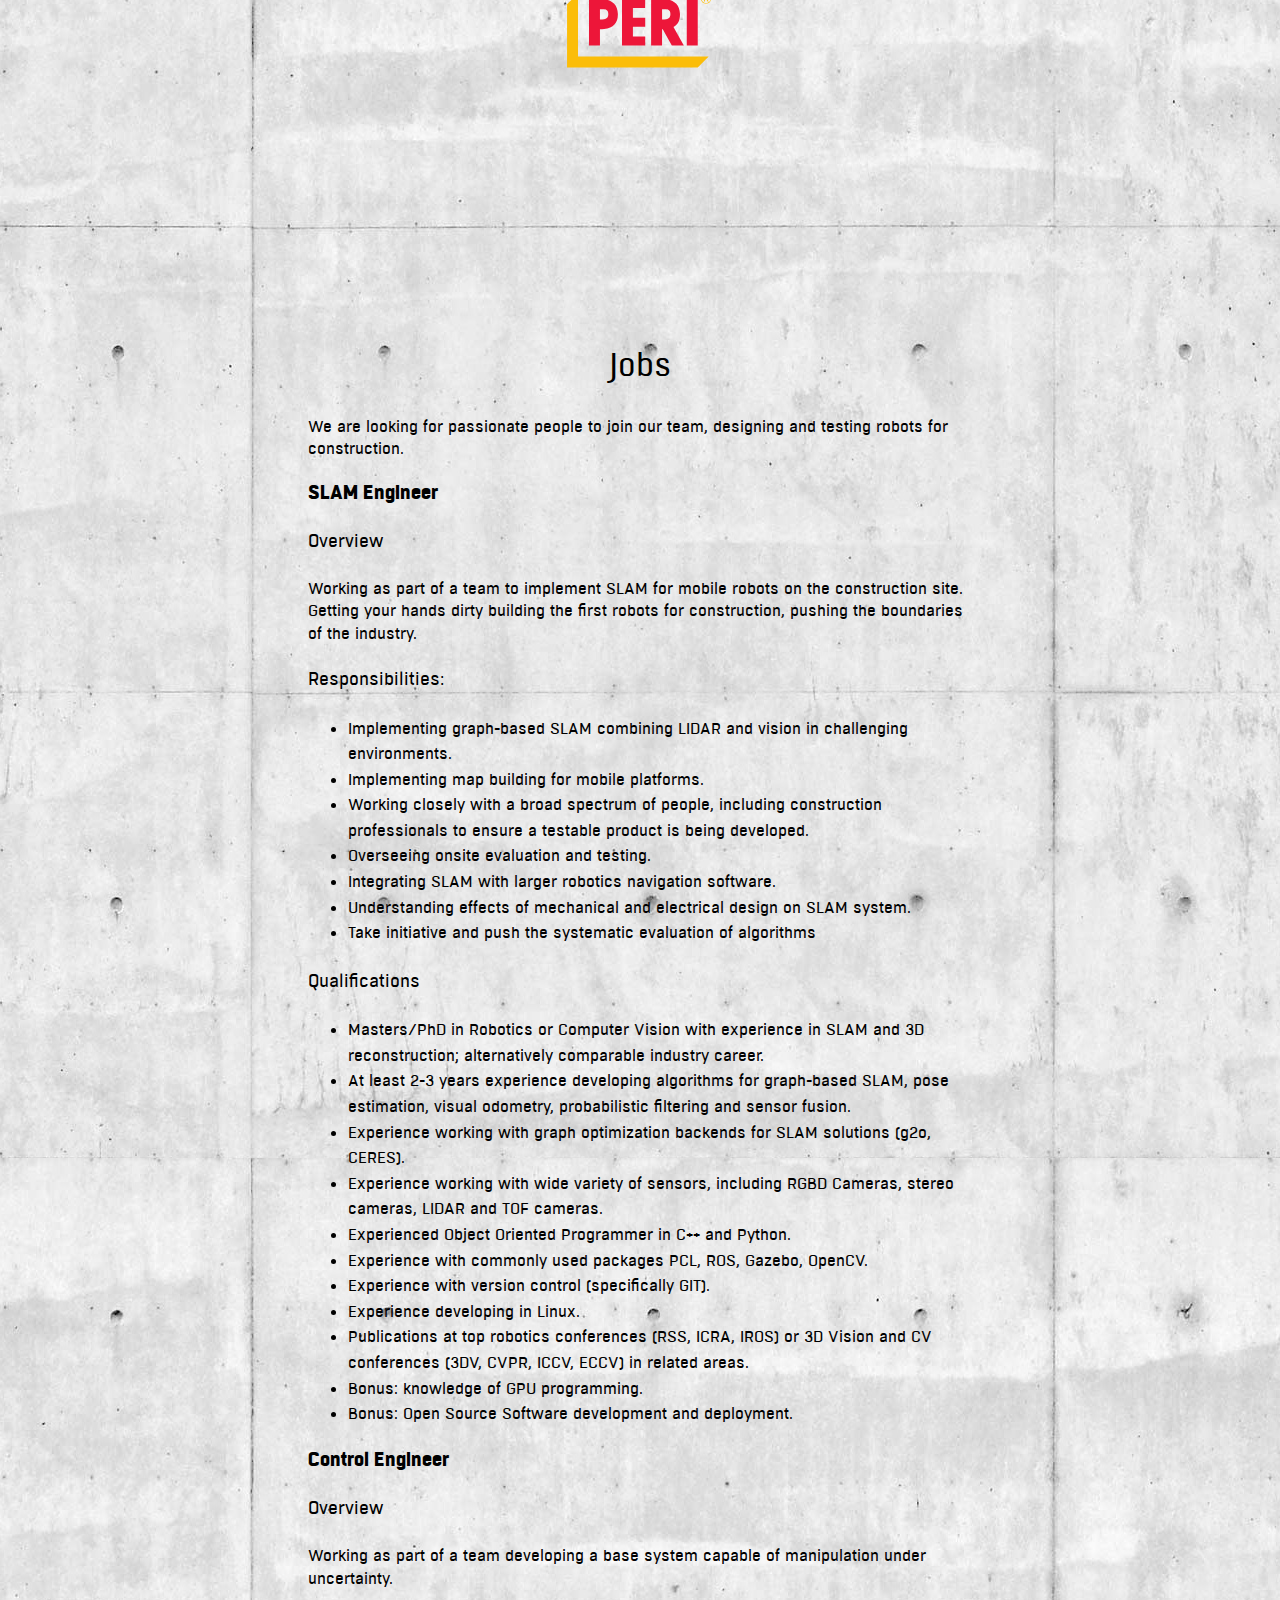
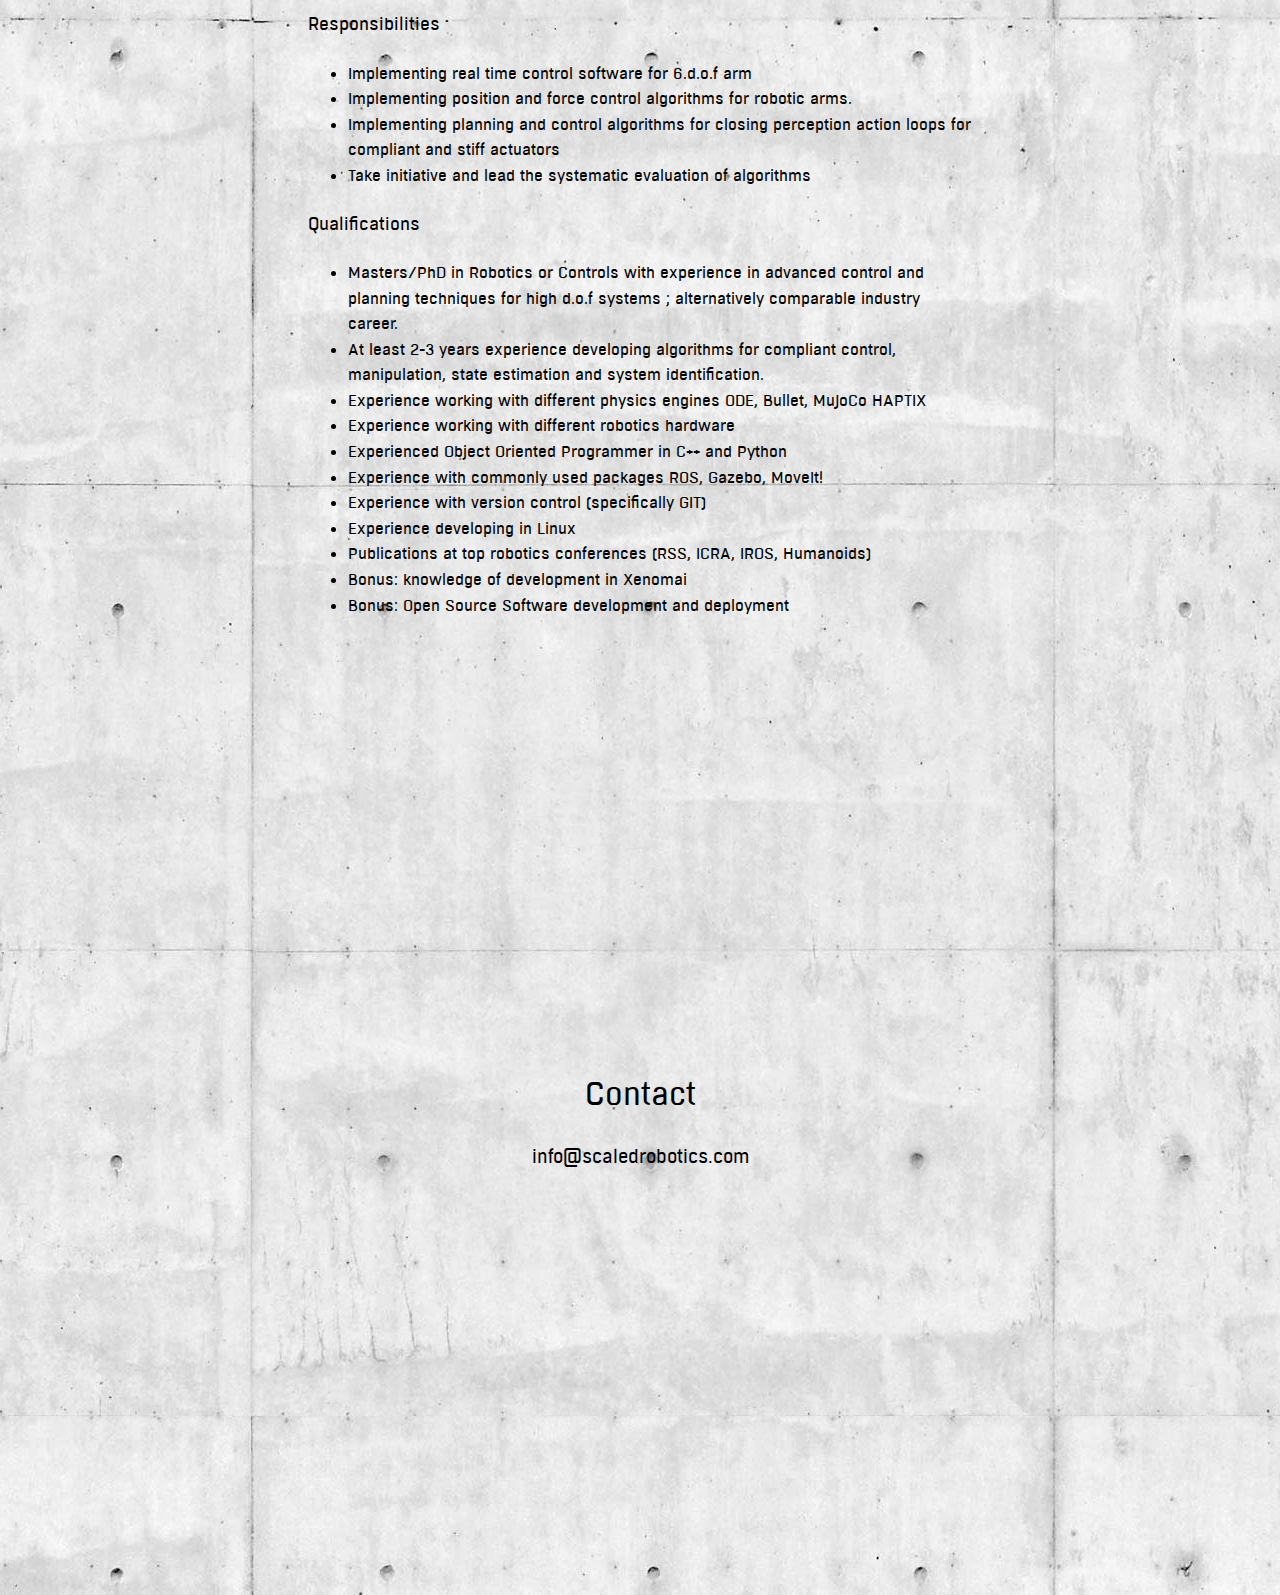
==== commit 9d246502: "CNAME" ====
--- a/new.html
+++ b/new.html
@@ -24,9 +24,11 @@
       <div class="section" id="about">
         <div class="container">
           <h2>Digitising construction</h2>
-          <p>The construction industry is still using the same tools as 100 years ago. Whilst we may design digitally we still construct manually and it's this disconnect that has led to an environmentally unfriendly, inefficient construction process that produces poor quality buildings. This is both economically and environmentally unsustainable.</p>
-          <p>At Scaled Robotics our mission is to digitize construction, introducing teams of mobile robots to the construction site that work directly from the 3D model, bridging the gap between digital design and physical construction. Applying recent advances in robotics to cut out costly errors, increase quality and transition to a leaner manufacturing process.</p>
-          <p>Backed by our principle investor Peri and other industry partners, we are building the robots to transform construction.</p>
+          <p>Construction technology has not seen any noticeable improvement in over a 100 years. Though architects today are able to design digitally with high precision, we still construct manually using the same techniques that were used over a century ago. This disconnect between digital design and the physical world has led to an economically and environmentally unsustainable construction process, furthermore producing buildings that are energy inefficient.</p>
+
+          <p>At Scaled Robotics our mission is to digitise construction. Through the introduction of teams of mobile robots to the construction site that work directly from the 3D model, we bridge the gap between digital design and the physical construction site. Cutting out costly errors, increase quality and transition to a leaner manufacturing process.</p>
+          <p>Backed by our lead investor and industry partner Peri, we are modernising 21st century construction.</p>
+
           <p><a href="https://www.peri.com" target="_blank" id="peri-logo">Backed by<img src="Peri-logo.svg" /></a></p>
         </div>
       </div>
@@ -68,9 +70,10 @@
             </ul>
           </div>
 
-          <h3 data-tab="robotics">Robotics Control Engineer</h3>
+          <h3 data-tab="robotics">Control Engineer</h3>
           <div id="robotics" class="tab">
-            <!-- <h4>Overview</h4> -->
+            <h4>Overview</h4>
+            <p>Working as part of a team developing a base system capable of manipulation under uncertainty.</p>
             <h4>Responsibilities</h4>
             <ul>
             <li>Implementing real time control software for 6.d.o.f arm</li>
--- a/new.css
+++ b/new.css
@@ -160,9 +160,14 @@
 li.active a {
   border-bottom: 2px solid white;
 }
+@media screen and (min-width: 550px) {
+  #logo {
+    max-width: 400px;
+  }
+}
 @media screen and (min-width: 980px) {
   #logo {
-    max-width: 360px;
+    max-width: 530px;
   }
   #menu {
     border-top: 1px solid black;
